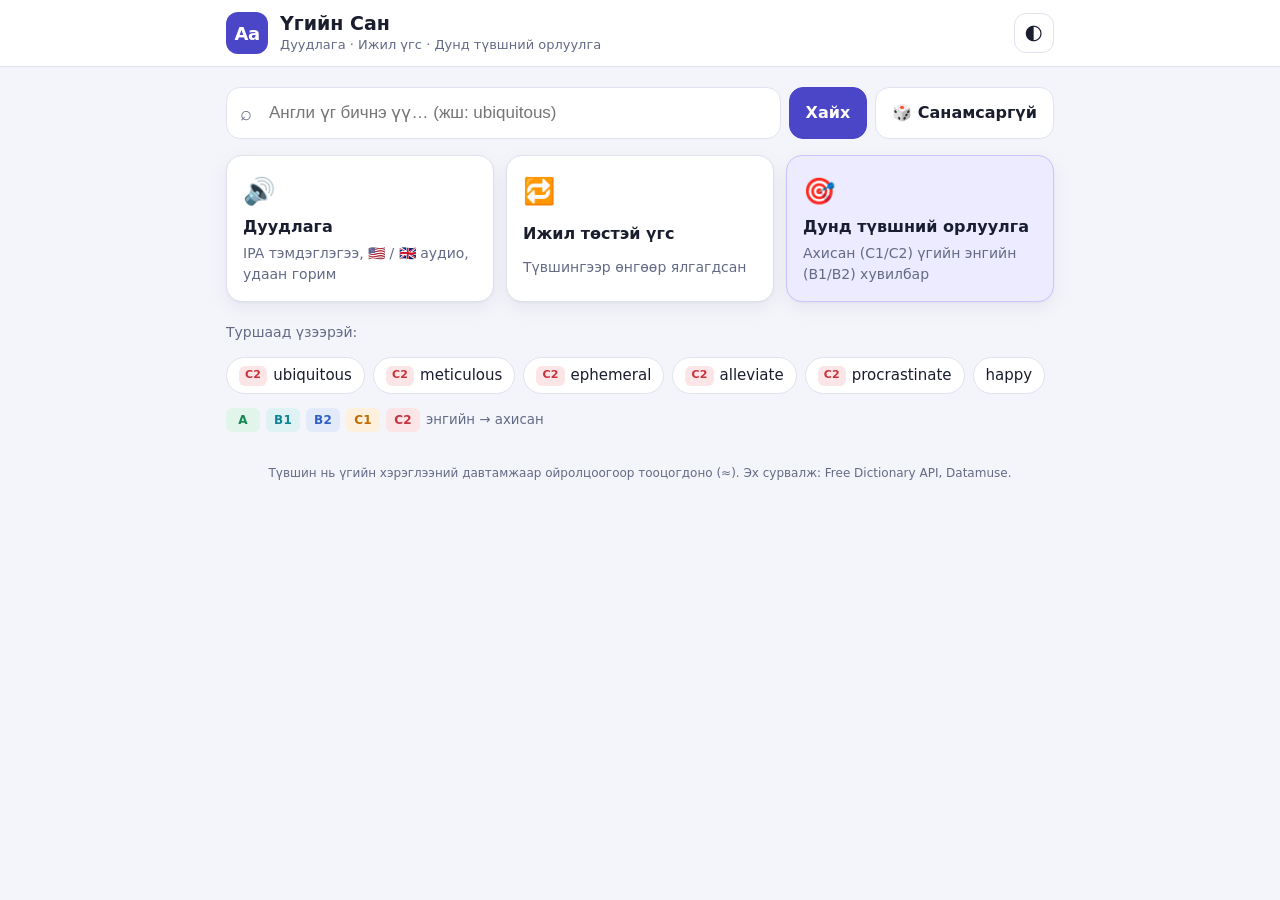
==== vocab/index.html @ 3f2753b0 "Add English vocabulary site with pronunciation, synonyms and intermediate equivalents Co-Authored-By" ====
<!DOCTYPE html>
<html lang="mn">
<head>
  <meta charset="UTF-8" />
  <meta name="viewport" content="width=device-width, initial-scale=1.0, viewport-fit=cover" />
  <title>Үгийн Сан</title>
  <meta name="description" content="Англи үгийн дуудлага, ижил утгатай үгс, ахисан түвшний үгийн дунд түвшний орлуулга" />
  <link rel="stylesheet" href="css/style.css" />
</head>
<body>
<!-- APP:START -->
  <header class="topbar">
    <div class="topbar-inner">
      <div class="brand">
        <span class="logo" aria-hidden="true">Aa</span>
        <div>
          <h1>Үгийн Сан</h1>
          <p class="sub">Дуудлага · Ижил үгс · Дунд түвшний орлуулга</p>
        </div>
      </div>
      <button class="icon-btn" id="themeToggle" aria-label="Өнгөний горим солих">🌓</button>
    </div>
  </header>

  <main class="container">
    <form class="search" id="searchForm" autocomplete="off">
      <div class="search-box">
        <span class="search-icon" aria-hidden="true">⌕</span>
        <input id="q" type="search" list="sugList" placeholder="Англи үг бичнэ үү… (жш: ubiquitous)" aria-label="Англи үг" spellcheck="false" autocapitalize="off" />
        <datalist id="sugList"></datalist>
      </div>
      <button class="btn primary" type="submit">Хайх</button>
      <button class="btn" type="button" id="randomBtn" title="Санамсаргүй ахисан түвшний үг">🎲<span class="hide-sm"> Санамсаргүй</span></button>
    </form>

    <div class="chips-row" id="historyRow" hidden>
      <span class="row-label">🕘 Сүүлд:</span>
      <div class="chips" id="history"></div>
    </div>

    <!-- Welcome / empty state -->
    <section id="welcome" class="welcome">
      <div class="feature-grid">
        <div class="feature"><span class="f-ico">🔊</span><b>Дуудлага</b><span>IPA тэмдэглэгээ, 🇺🇸 / 🇬🇧 аудио, удаан горим</span></div>
        <div class="feature"><span class="f-ico">🔁</span><b>Ижил төстэй үгс</b><span>Түвшингээр өнгөөр ялгагдсан</span></div>
        <div class="feature hl"><span class="f-ico">🎯</span><b>Дунд түвшний орлуулга</b><span>Ахисан (C1/C2) үгийн энгийн (B1/B2) хувилбар</span></div>
      </div>
      <p class="try">Туршаад үзээрэй:</p>
      <div class="chips" id="examples"></div>
      <div class="ladder" aria-label="Түвшний шат">
        <span class="lvl lvl-A">A</span><span class="lvl lvl-B1">B1</span><span class="lvl lvl-B2">B2</span><span class="lvl lvl-C1">C1</span><span class="lvl lvl-C2">C2</span>
        <small>энгийн → ахисан</small>
      </div>
    </section>

    <div id="status" class="status" hidden></div>

    <!-- Result -->
    <section id="result" hidden>
      <article class="card word-card">
        <div class="word-head">
          <div>
            <h2 id="wTitle" class="w-title"></h2>
            <div class="w-meta" id="wMeta"></div>
          </div>
          <button class="icon-btn star" id="saveBtn" aria-label="Хадгалах" title="Миний үгс рүү хадгалах">☆</button>
        </div>
        <div class="pron" id="pron"></div>
        <div class="mn" id="mn"></div>
      </article>

      <article class="card mid-card" id="midCard">
        <h3 id="midTitle"></h3>
        <p class="hint" id="midHint"></p>
        <div class="mid-list" id="midList"></div>
      </article>

      <article class="card" id="defCard" hidden>
        <h3>📖 Тайлбар</h3>
        <div id="defs"></div>
      </article>

      <article class="card" id="synCard">
        <div class="card-head">
          <h3>🔁 Ижил төстэй үгс</h3>
          <div class="legend">
            <span class="lvl lvl-A">A</span><span class="lvl lvl-B1">B1</span><span class="lvl lvl-B2">B2</span><span class="lvl lvl-C1">C1</span><span class="lvl lvl-C2">C2</span>
          </div>
        </div>
        <div class="chips" id="syns"></div>
      </article>
    </section>

    <section class="card saved" id="savedCard" hidden>
      <div class="card-head">
        <h3>⭐ Миний үгс <span class="count" id="savedCount"></span></h3>
        <button class="link-btn" id="clearSaved" type="button">Бүгдийг устгах</button>
      </div>
      <ul class="saved-list" id="savedList"></ul>
    </section>
  </main>

  <footer class="foot">
    Түвшин нь үгийн хэрэглээний давтамжаар ойролцоогоор тооцогдоно (≈). Эх сурвалж: Free Dictionary API, Datamuse.
  </footer>
<!-- APP:END -->
  <script src="js/words.js"></script>
  <script src="js/app.js"></script>
</body>
</html>
---- vocab/css/style.css ----
/* Layout: header, search bar, then result cards (word → intermediate equivalents → definitions → synonyms), saved list. */
:root {
  --bg: #f4f5fb;
  --surface: #ffffff;
  --surface-2: #eef0f8;
  --text: #1a1d2e;
  --muted: #646a85;
  --border: #e0e3ef;
  --primary: #4b46c8;
  --primary-fg: #ffffff;
  --accent-soft: #ecebff;
  --accent-border: #c9c6fb;
  --A: #128a52;  --A-soft: #e1f5ea;
  --B1: #0e8494; --B1-soft: #dff3f5;
  --B2: #2f62c9; --B2-soft: #e3ebfb;
  --C1: #c06a00; --C1-soft: #fdf0dc;
  --C2: #c8323c; --C2-soft: #fbe5e6;
  --shadow: 0 1px 2px rgba(20, 22, 50, .05), 0 6px 20px rgba(20, 22, 50, .06);
  --radius: 16px;
}
@media (prefers-color-scheme: dark) {
  :root:not([data-theme="light"]) {
    --bg: #10121b; --surface: #181b27; --surface-2: #212536; --text: #e8eaf4; --muted: #949ab4;
    --border: #2b3044; --primary: #a5a1ff; --primary-fg: #10121b;
    --accent-soft: #23234a; --accent-border: #3e3b7a;
    --A: #4fd394; --A-soft: #15362a; --B1: #4cc9d8; --B1-soft: #123238;
    --B2: #82a8ff; --B2-soft: #1b2a4a; --C1: #f5b14d; --C1-soft: #3a2b13; --C2: #ff7f87; --C2-soft: #3d1c20;
    --shadow: 0 1px 2px rgba(0, 0, 0, .3), 0 6px 20px rgba(0, 0, 0, .25);
    color-scheme: dark;
  }
}
:root[data-theme="dark"] {
  --bg: #10121b; --surface: #181b27; --surface-2: #212536; --text: #e8eaf4; --muted: #949ab4;
  --border: #2b3044; --primary: #a5a1ff; --primary-fg: #10121b;
  --accent-soft: #23234a; --accent-border: #3e3b7a;
  --A: #4fd394; --A-soft: #15362a; --B1: #4cc9d8; --B1-soft: #123238;
  --B2: #82a8ff; --B2-soft: #1b2a4a; --C1: #f5b14d; --C1-soft: #3a2b13; --C2: #ff7f87; --C2-soft: #3d1c20;
  --shadow: 0 1px 2px rgba(0, 0, 0, .3), 0 6px 20px rgba(0, 0, 0, .25);
  color-scheme: dark;
}

* { box-sizing: border-box; }
html { -webkit-text-size-adjust: 100%; }
body {
  margin: 0; background: var(--bg); color: var(--text);
  font: 16px/1.5 system-ui, -apple-system, "Segoe UI", Roboto, "Noto Sans", sans-serif;
}
button { font: inherit; color: inherit; cursor: pointer; }
[hidden] { display: none !important; }

/* Header */
.topbar { background: var(--surface); border-bottom: 1px solid var(--border); position: sticky; top: 0; z-index: 5; }
.topbar-inner { max-width: 860px; margin: 0 auto; padding: 12px 16px; display: flex; align-items: center; justify-content: space-between; }
.brand { display: flex; align-items: center; gap: 12px; }
.logo {
  width: 42px; height: 42px; border-radius: 12px; display: grid; place-items: center;
  background: var(--primary); color: var(--primary-fg); font-weight: 800; font-size: 18px; letter-spacing: -.5px;
}
.brand h1 { margin: 0; font-size: 19px; line-height: 1.2; }
.sub { margin: 0; color: var(--muted); font-size: 13px; }
.icon-btn {
  width: 40px; height: 40px; border-radius: 12px; border: 1px solid var(--border);
  background: var(--surface); display: grid; place-items: center; font-size: 18px; flex: none;
}
.icon-btn:hover { background: var(--surface-2); }

.container { max-width: 860px; margin: 0 auto; padding: 20px 16px 32px; display: grid; gap: 16px; }

/* Search */
.search { display: flex; gap: 8px; }
.search-box { flex: 1; position: relative; min-width: 0; }
.search-icon { position: absolute; left: 14px; top: 50%; transform: translateY(-50%); color: var(--muted); font-size: 20px; pointer-events: none; }
.search input {
  width: 100%; height: 52px; padding: 0 14px 0 42px; font-size: 17px;
  border: 1.5px solid var(--border); border-radius: 14px; background: var(--surface); color: var(--text); outline: none;
}
.search input:focus { border-color: var(--primary); box-shadow: 0 0 0 4px var(--accent-soft); }
.btn {
  height: 52px; padding: 0 16px; border-radius: 14px; border: 1px solid var(--border);
  background: var(--surface); font-weight: 600; white-space: nowrap;
}
.btn:hover { background: var(--surface-2); }
.btn.primary { background: var(--primary); color: var(--primary-fg); border-color: var(--primary); }
.btn.primary:hover { filter: brightness(1.08); }

/* Chips */
.chips-row { display: flex; align-items: center; gap: 8px; flex-wrap: wrap; }
.row-label { color: var(--muted); font-size: 14px; }
.chips { display: flex; flex-wrap: wrap; gap: 8px; }
.chip {
  display: inline-flex; align-items: center; gap: 6px; padding: 6px 12px; border-radius: 999px;
  border: 1px solid var(--border); background: var(--surface); font-size: 15px;
}
.chip:hover { border-color: var(--primary); }
.chip.sm { padding: 4px 10px; font-size: 14px; }

/* Level badges */
.lvl {
  display: inline-grid; place-items: center; min-width: 26px; height: 20px; padding: 0 6px;
  border-radius: 6px; font-size: 11px; font-weight: 800; letter-spacing: .2px;
}
.lvl-A { color: var(--A); background: var(--A-soft); }
.lvl-B1 { color: var(--B1); background: var(--B1-soft); }
.lvl-B2 { color: var(--B2); background: var(--B2-soft); }
.lvl-C1 { color: var(--C1); background: var(--C1-soft); }
.lvl-C2 { color: var(--C2); background: var(--C2-soft); }
.lvl-unk { color: var(--muted); background: var(--surface-2); }
.legend { display: flex; gap: 4px; }

/* Welcome */
.welcome { display: grid; gap: 14px; }
.feature-grid { display: grid; grid-template-columns: repeat(3, 1fr); gap: 12px; }
.feature {
  background: var(--surface); border: 1px solid var(--border); border-radius: var(--radius);
  padding: 16px; display: grid; gap: 4px; box-shadow: var(--shadow);
}
.feature span:last-child { color: var(--muted); font-size: 14px; }
.feature.hl { background: var(--accent-soft); border-color: var(--accent-border); }
.f-ico { font-size: 26px; }
.try { margin: 6px 0 0; color: var(--muted); font-size: 14px; }
.ladder { display: flex; align-items: center; gap: 6px; color: var(--muted); }
.ladder .lvl { height: 24px; min-width: 34px; font-size: 12px; }

/* Cards */
.card {
  background: var(--surface); border: 1px solid var(--border); border-radius: var(--radius);
  padding: 18px; box-shadow: var(--shadow);
}
.card h3 { margin: 0 0 10px; font-size: 16px; }
.card-head { display: flex; align-items: center; justify-content: space-between; gap: 10px; margin-bottom: 10px; flex-wrap: wrap; }
.card-head h3 { margin: 0; }
#result { display: grid; gap: 16px; }

/* Word card */
.word-head { display: flex; justify-content: space-between; align-items: flex-start; gap: 12px; }
.w-title { margin: 0; font-size: 36px; line-height: 1.1; letter-spacing: -.5px; word-break: break-word; }
.w-meta { display: flex; gap: 6px; align-items: center; margin-top: 6px; flex-wrap: wrap; color: var(--muted); font-size: 14px; }
.w-meta .lvl { height: 24px; font-size: 12px; }
.star { font-size: 22px; color: var(--C1); }
.star.on { background: var(--C1-soft); border-color: var(--C1); }
.pron { display: flex; flex-wrap: wrap; gap: 8px; margin-top: 14px; }
.pron-btn {
  display: inline-flex; align-items: center; gap: 8px; padding: 8px 14px; border-radius: 12px;
  border: 1px solid var(--border); background: var(--surface-2);
}
.pron-btn:hover { border-color: var(--primary); }
.pron-btn .ipa { font-family: "Charis SIL", "Doulos SIL", "Lucida Sans Unicode", "Segoe UI", sans-serif; }
.pron-btn small { color: var(--muted); font-size: 12px; }
.mn { margin-top: 14px; font-size: 17px; }
.mn b { color: var(--muted); font-weight: 500; font-size: 14px; margin-right: 6px; }
.mn a { color: var(--primary); font-size: 14px; }

/* Intermediate card (main feature) */
.mid-card { background: var(--accent-soft); border-color: var(--accent-border); }
.mid-card h3 { font-size: 18px; }
.hint { margin: -4px 0 12px; color: var(--muted); font-size: 14px; }
.mid-list { display: grid; grid-template-columns: repeat(auto-fill, minmax(210px, 1fr)); gap: 10px; }
.mid-item {
  display: flex; align-items: center; justify-content: space-between; gap: 8px;
  background: var(--surface); border: 1px solid var(--border); border-radius: 12px; padding: 10px 12px;
}
.mid-item .go { display: flex; align-items: center; gap: 8px; background: none; border: 0; padding: 0; font-size: 17px; font-weight: 600; text-align: left; min-width: 0; }
.mid-item .go span:last-child { overflow-wrap: break-word; min-width: 0; }
.mid-item:hover { border-color: var(--primary); }
.say { border: 0; background: none; font-size: 16px; padding: 2px 4px; border-radius: 8px; flex: none; }
.say:hover { background: var(--surface-2); }
.empty-note { color: var(--muted); font-size: 14px; margin: 0; }

/* Definitions */
.def { padding: 10px 0; border-top: 1px solid var(--border); }
.def:first-child { border-top: 0; padding-top: 0; }
.pos { display: inline-block; font-size: 12px; font-weight: 700; color: var(--primary); background: var(--accent-soft); border-radius: 6px; padding: 1px 8px; margin-bottom: 4px; }
.def p { margin: 2px 0; }
.def .ex { color: var(--muted); font-style: italic; }

/* Status */
.status { text-align: center; color: var(--muted); padding: 24px; }
.spinner { width: 28px; height: 28px; border: 3px solid var(--border); border-top-color: var(--primary); border-radius: 50%; margin: 0 auto 10px; animation: spin .8s linear infinite; }
@keyframes spin { to { transform: rotate(360deg); } }

/* Saved */
.count { color: var(--muted); font-weight: 500; }
.link-btn { border: 0; background: none; color: var(--muted); font-size: 14px; text-decoration: underline; }
.saved-list { list-style: none; margin: 0; padding: 0; display: grid; gap: 8px; }
.saved-list li { display: flex; align-items: center; gap: 10px; padding: 10px 12px; border: 1px solid var(--border); border-radius: 12px; }
.saved-list .s-word { background: none; border: 0; padding: 0; font-weight: 700; font-size: 16px; }
.saved-list .s-arrow { color: var(--muted); }
.saved-list .s-mid { color: var(--muted); font-size: 14px; flex: 1; min-width: 0; overflow-wrap: anywhere; }
.saved-list .s-del { border: 0; background: none; color: var(--muted); font-size: 16px; }

.foot { max-width: 860px; margin: 0 auto; padding: 0 16px 28px; color: var(--muted); font-size: 12px; text-align: center; }

@media (max-width: 640px) {
  .feature-grid { grid-template-columns: 1fr; }
  .feature { grid-template-columns: auto 1fr; column-gap: 12px; align-items: center; }
  .feature .f-ico { grid-row: span 2; }
  .hide-sm { display: none; }
  .w-title { font-size: 30px; }
  .mid-list { grid-template-columns: 1fr; gap: 8px; }
  .mid-item { padding: 8px 12px; }
  .btn { padding: 0 14px; }
}
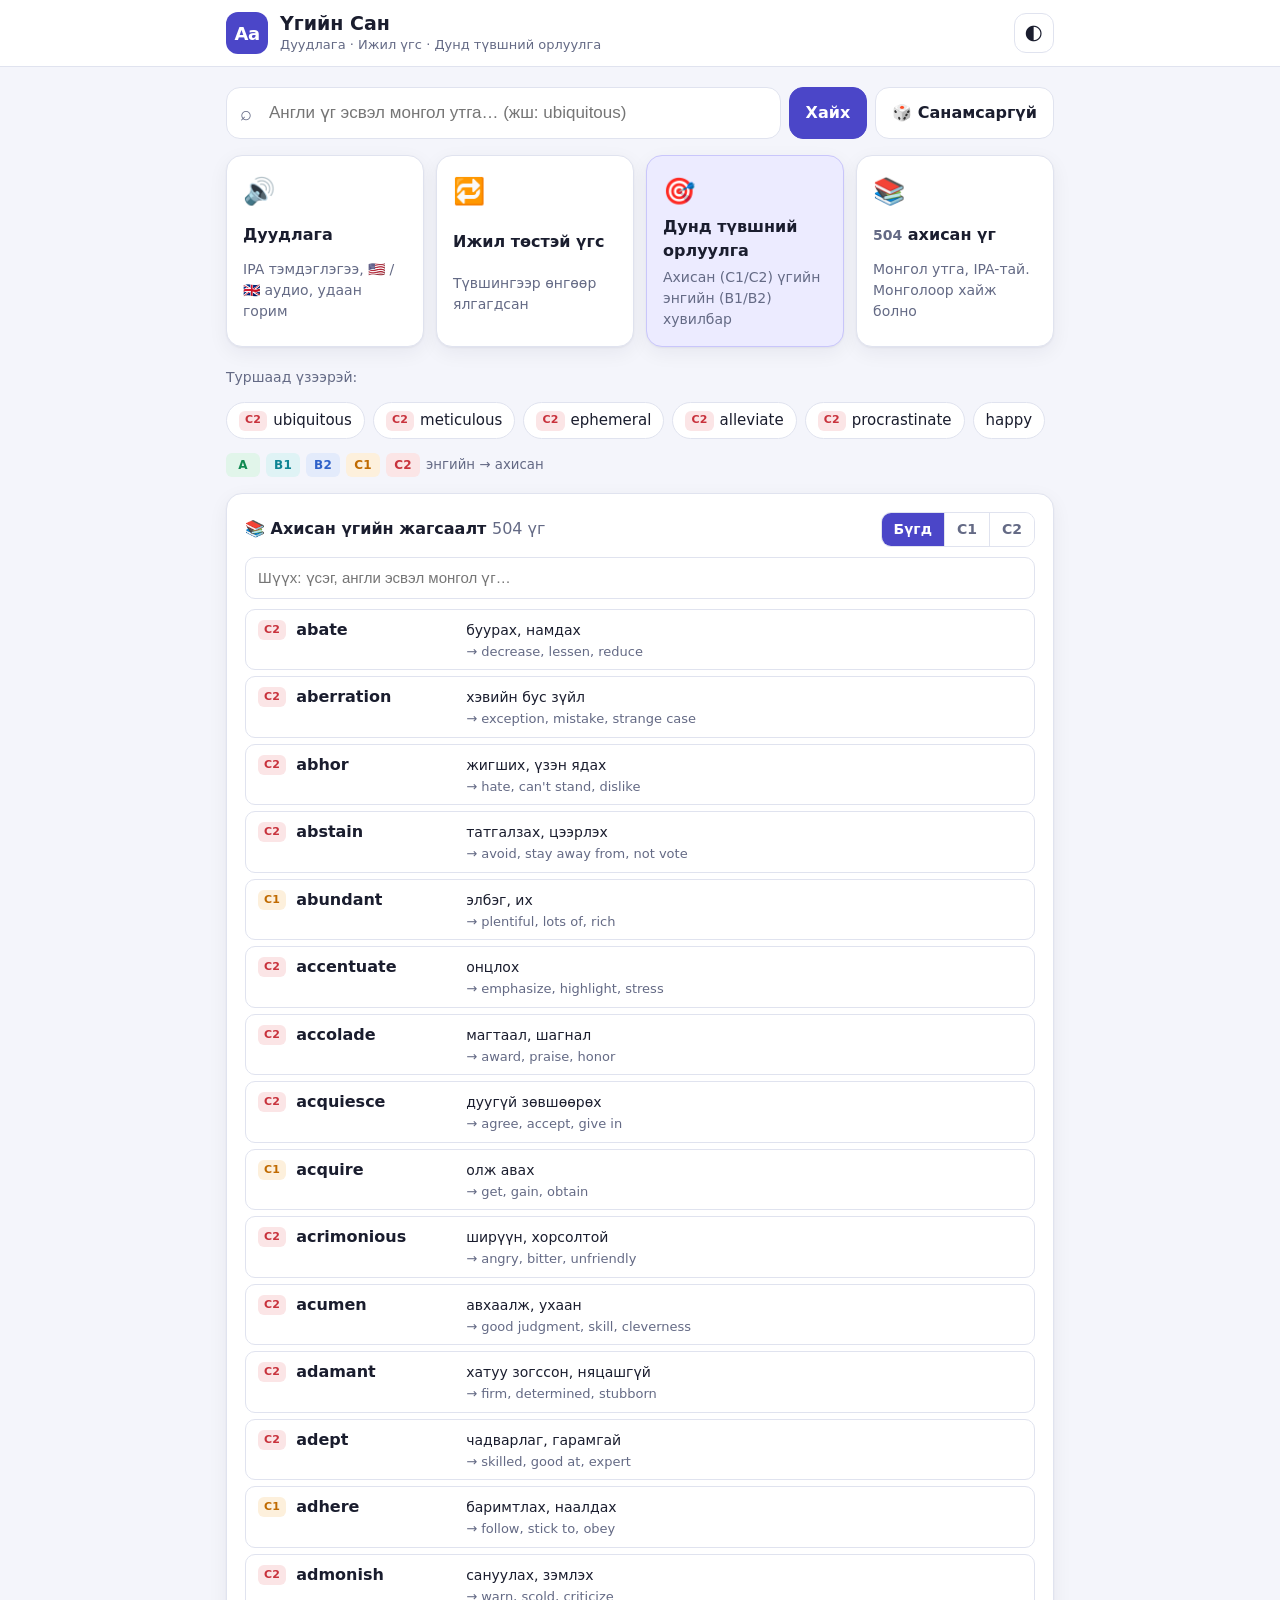
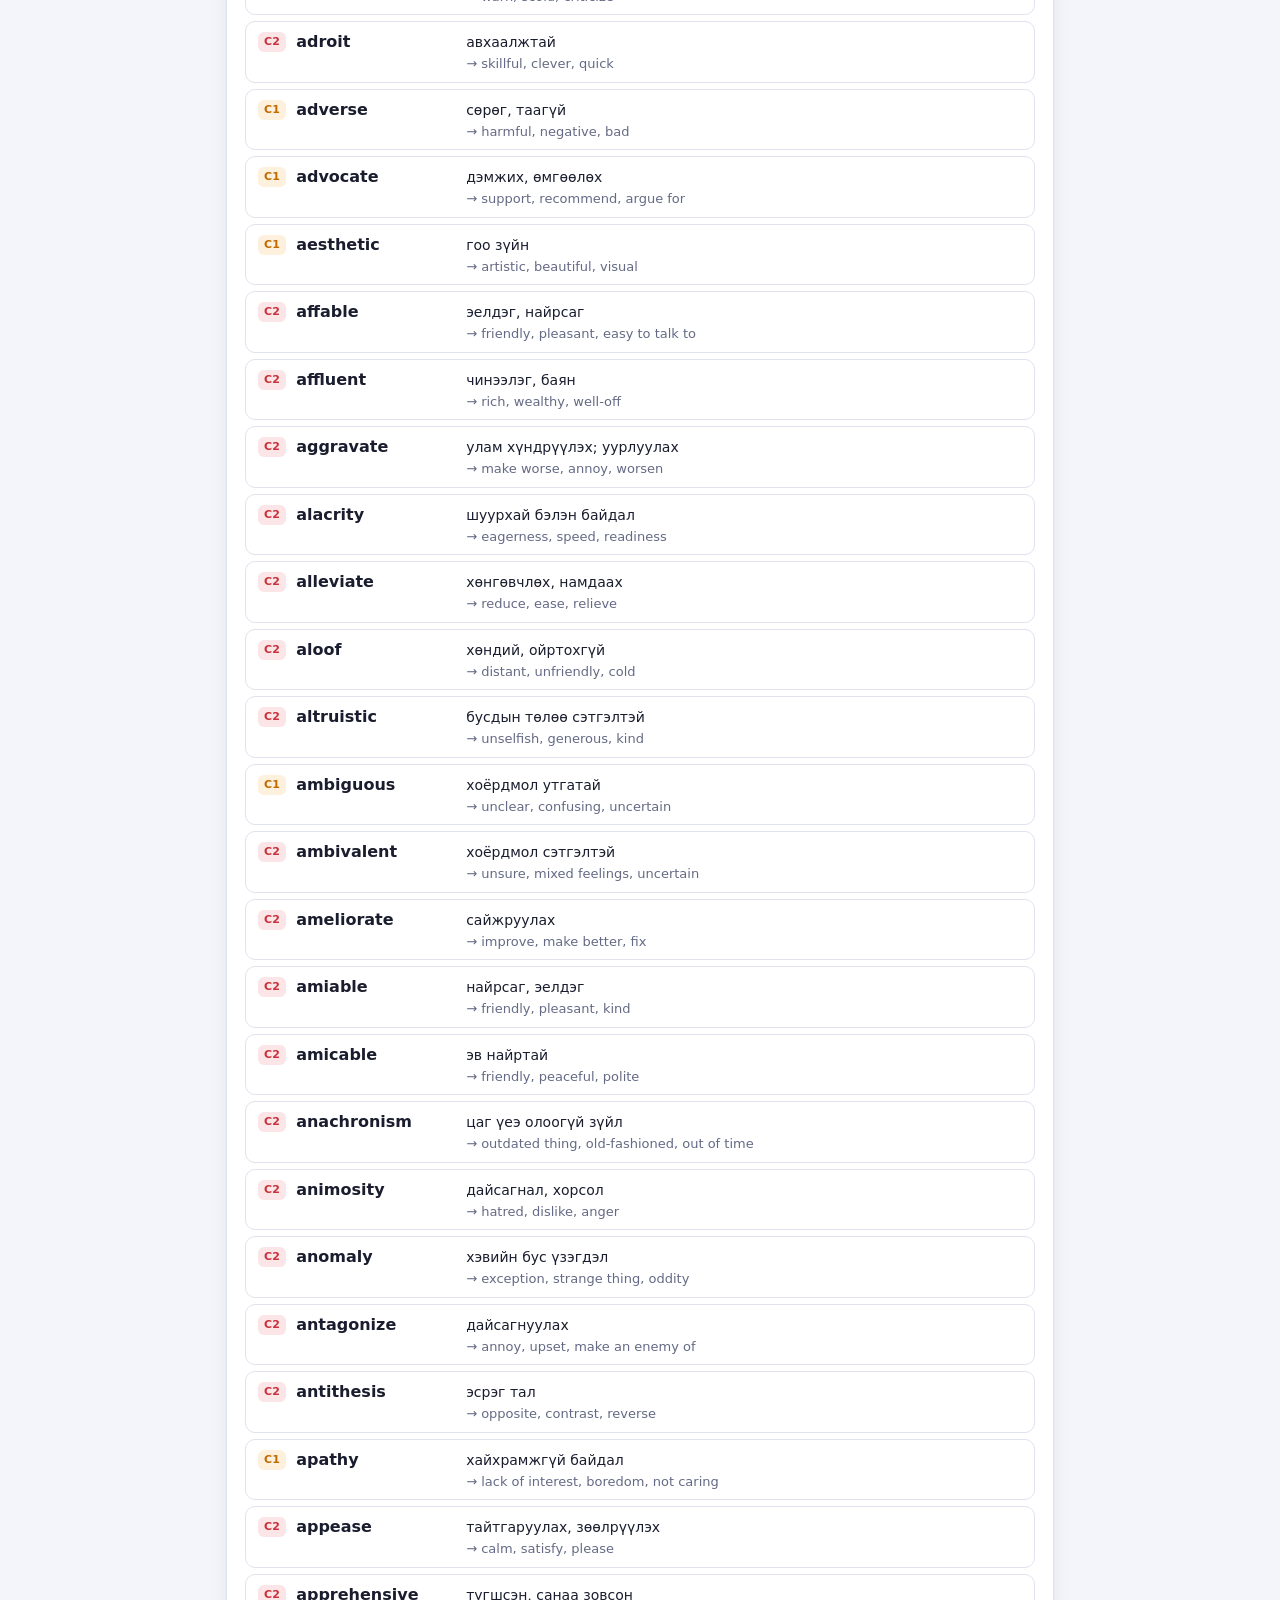
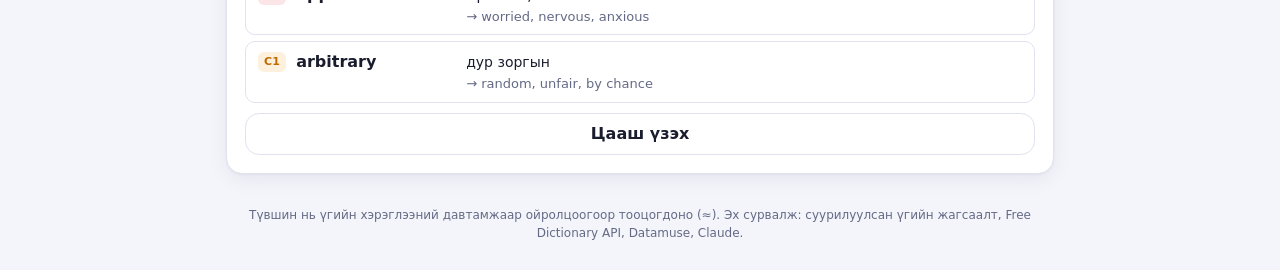
==== commit be170dcc: "Expand vocab list to 504 words, add Mongolian search, word list, Claude lookup and artifact build Co" ====
--- a/vocab/index.html
+++ b/vocab/index.html
@@ -11,13 +11,13 @@
 <!-- APP:START -->
   <header class="topbar">
     <div class="topbar-inner">
-      <div class="brand">
+      <button class="brand" id="homeBtn" type="button" aria-label="Нүүр хуудас">
         <span class="logo" aria-hidden="true">Aa</span>
-        <div>
-          <h1>Үгийн Сан</h1>
-          <p class="sub">Дуудлага · Ижил үгс · Дунд түвшний орлуулга</p>
-        </div>
-      </div>
+        <span class="brand-text">
+          <span class="brand-name">Үгийн Сан</span>
+          <span class="sub">Дуудлага · Ижил үгс · Дунд түвшний орлуулга</span>
+        </span>
+      </button>
       <button class="icon-btn" id="themeToggle" aria-label="Өнгөний горим солих">🌓</button>
     </div>
   </header>
@@ -26,7 +26,7 @@
     <form class="search" id="searchForm" autocomplete="off">
       <div class="search-box">
         <span class="search-icon" aria-hidden="true">⌕</span>
-        <input id="q" type="search" list="sugList" placeholder="Англи үг бичнэ үү… (жш: ubiquitous)" aria-label="Англи үг" spellcheck="false" autocapitalize="off" />
+        <input id="q" type="search" list="sugList" placeholder="Англи үг эсвэл монгол утга… (жш: ubiquitous)" aria-label="Англи үг" spellcheck="false" autocapitalize="off" />
         <datalist id="sugList"></datalist>
       </div>
       <button class="btn primary" type="submit">Хайх</button>
@@ -44,6 +44,7 @@
         <div class="feature"><span class="f-ico">🔊</span><b>Дуудлага</b><span>IPA тэмдэглэгээ, 🇺🇸 / 🇬🇧 аудио, удаан горим</span></div>
         <div class="feature"><span class="f-ico">🔁</span><b>Ижил төстэй үгс</b><span>Түвшингээр өнгөөр ялгагдсан</span></div>
         <div class="feature hl"><span class="f-ico">🎯</span><b>Дунд түвшний орлуулга</b><span>Ахисан (C1/C2) үгийн энгийн (B1/B2) хувилбар</span></div>
+        <div class="feature"><span class="f-ico">📚</span><b><span id="totalCount"></span> ахисан үг</b><span>Монгол утга, IPA-тай. Монголоор хайж болно</span></div>
       </div>
       <p class="try">Туршаад үзээрэй:</p>
       <div class="chips" id="examples"></div>
@@ -82,7 +83,7 @@
 
       <article class="card" id="synCard">
         <div class="card-head">
-          <h3>🔁 Ижил төстэй үгс</h3>
+          <h3 id="synTitle">🔁 Ижил төстэй үгс</h3>
           <div class="legend">
             <span class="lvl lvl-A">A</span><span class="lvl lvl-B1">B1</span><span class="lvl lvl-B2">B2</span><span class="lvl lvl-C1">C1</span><span class="lvl lvl-C2">C2</span>
           </div>
@@ -98,10 +99,23 @@
       </div>
       <ul class="saved-list" id="savedList"></ul>
     </section>
+    <section class="card browse" id="browseCard">
+      <div class="card-head">
+        <h3>📚 Ахисан үгийн жагсаалт <span class="count" id="browseCount"></span></h3>
+        <div class="seg" id="browseLevels" role="group" aria-label="Түвшингээр шүүх">
+          <button type="button" data-lvl="all" aria-pressed="true">Бүгд</button>
+          <button type="button" data-lvl="C1" aria-pressed="false">C1</button>
+          <button type="button" data-lvl="C2" aria-pressed="false">C2</button>
+        </div>
+      </div>
+      <input id="browseFilter" class="filter" type="search" placeholder="Шүүх: үсэг, англи эсвэл монгол үг…" aria-label="Жагсаалтыг шүүх" spellcheck="false" autocapitalize="off" />
+      <ul class="word-rows" id="browseList"></ul>
+      <button class="btn more" id="browseMore" type="button" hidden>Цааш үзэх</button>
+    </section>
   </main>
 
   <footer class="foot">
-    Түвшин нь үгийн хэрэглээний давтамжаар ойролцоогоор тооцогдоно (≈). Эх сурвалж: Free Dictionary API, Datamuse.
+    Түвшин нь үгийн хэрэглээний давтамжаар ойролцоогоор тооцогдоно (≈). Эх сурвалж: суурилуулсан үгийн жагсаалт, Free Dictionary API, Datamuse, Claude.
   </footer>
 <!-- APP:END -->
   <script src="js/words.js"></script>
--- a/vocab/css/style.css
+++ b/vocab/css/style.css
@@ -49,22 +49,24 @@
 [hidden] { display: none !important; }
 
 /* Header */
-.topbar { background: var(--surface); border-bottom: 1px solid var(--border); position: sticky; top: 0; z-index: 5; }
-.topbar-inner { max-width: 860px; margin: 0 auto; padding: 12px 16px; display: flex; align-items: center; justify-content: space-between; }
-.brand { display: flex; align-items: center; gap: 12px; }
+.topbar { background: var(--surface); border-bottom: 1px solid var(--border); position: sticky; top: env(safe-area-inset-top, 0px); z-index: 5; }
+body::before { content: ""; position: fixed; inset: 0 0 auto; height: env(safe-area-inset-top, 0px); z-index: 10; background: var(--surface); }
+.topbar-inner { max-width: 860px; margin: 0 auto; padding-block: 12px; padding-left: max(16px, env(safe-area-inset-left, 0px)); padding-right: max(16px, env(safe-area-inset-right, 0px)); display: flex; align-items: center; justify-content: space-between; }
+.brand { display: flex; align-items: center; gap: 12px; background: none; border: 0; padding: 0; text-align: left; min-width: 0; }
+.brand-text { display: grid; min-width: 0; }
+.brand-name { font-size: 19px; font-weight: 700; line-height: 1.2; }
 .logo {
   width: 42px; height: 42px; border-radius: 12px; display: grid; place-items: center;
   background: var(--primary); color: var(--primary-fg); font-weight: 800; font-size: 18px; letter-spacing: -.5px;
 }
-.brand h1 { margin: 0; font-size: 19px; line-height: 1.2; }
-.sub { margin: 0; color: var(--muted); font-size: 13px; }
+.sub { color: var(--muted); font-size: 13px; }
 .icon-btn {
   width: 40px; height: 40px; border-radius: 12px; border: 1px solid var(--border);
   background: var(--surface); display: grid; place-items: center; font-size: 18px; flex: none;
 }
 .icon-btn:hover { background: var(--surface-2); }
 
-.container { max-width: 860px; margin: 0 auto; padding: 20px 16px 32px; display: grid; gap: 16px; }
+.container { max-width: 860px; margin: 0 auto; padding-top: 20px; padding-bottom: 32px; padding-left: max(16px, env(safe-area-inset-left, 0px)); padding-right: max(16px, env(safe-area-inset-right, 0px)); display: grid; gap: 16px; }
 
 /* Search */
 .search { display: flex; gap: 8px; }
@@ -109,7 +111,8 @@
 
 /* Welcome */
 .welcome { display: grid; gap: 14px; }
-.feature-grid { display: grid; grid-template-columns: repeat(3, 1fr); gap: 12px; }
+.feature-grid { display: grid; grid-template-columns: repeat(4, 1fr); gap: 12px; }
+@media (max-width: 820px) { .feature-grid { grid-template-columns: repeat(2, 1fr); } }
 .feature {
   background: var(--surface); border: 1px solid var(--border); border-radius: var(--radius);
   padding: 16px; display: grid; gap: 4px; box-shadow: var(--shadow);
@@ -188,15 +191,51 @@
 .saved-list .s-mid { color: var(--muted); font-size: 14px; flex: 1; min-width: 0; overflow-wrap: anywhere; }
 .saved-list .s-del { border: 0; background: none; color: var(--muted); font-size: 16px; }
 
-.foot { max-width: 860px; margin: 0 auto; padding: 0 16px 28px; color: var(--muted); font-size: 12px; text-align: center; }
+.foot { max-width: 860px; margin: 0 auto; padding-top: 0; padding-bottom: 28px; padding-left: max(16px, env(safe-area-inset-left, 0px)); padding-right: max(16px, env(safe-area-inset-right, 0px)); color: var(--muted); font-size: 12px; text-align: center; }
+
+/* Claude */
+.btn.ai { height: 44px; background: var(--accent-soft); border-color: var(--accent-border); color: var(--primary); margin-top: 10px; }
+.btn.ai:disabled { opacity: .7; cursor: wait; }
+.ai-msg { margin: 8px 0 0; color: var(--C2); font-size: 14px; }
+.ai-center { display: flex; flex-direction: column; align-items: center; }
+.chips.center { justify-content: center; margin-top: 8px; }
+.mn-q { text-align: left; margin: 0 0 10px; color: var(--text); }
+
+/* Word list */
+.seg { display: inline-flex; border: 1px solid var(--border); border-radius: 10px; overflow: hidden; }
+.seg button { border: 0; background: var(--surface); padding: 6px 12px; font-size: 14px; font-weight: 600; color: var(--muted); }
+.seg button + button { border-left: 1px solid var(--border); }
+.seg button[aria-pressed="true"] { background: var(--primary); color: var(--primary-fg); }
+.filter {
+  width: 100%; height: 42px; padding: 0 12px; margin-bottom: 10px; font-size: 15px;
+  border: 1px solid var(--border); border-radius: 10px; background: var(--surface); color: var(--text); outline: none;
+}
+.filter:focus { border-color: var(--primary); }
+.word-rows { list-style: none; margin: 0; padding: 0; display: grid; gap: 6px; text-align: left; }
+.row-go {
+  width: 100%; display: grid; grid-template-columns: auto minmax(110px, 160px) 1fr; column-gap: 10px; align-items: baseline;
+  background: none; border: 1px solid var(--border); border-radius: 10px; padding: 8px 12px; text-align: left;
+}
+.row-go:hover { border-color: var(--primary); }
+.row-go .lvl { align-self: center; }
+.r-word { font-weight: 700; overflow-wrap: anywhere; }
+.r-mn { color: var(--text); font-size: 14px; }
+.r-mid { grid-column: 3; color: var(--muted); font-size: 13px; }
+.btn.more { height: 42px; margin-top: 10px; width: 100%; }
+:focus-visible { outline: 2px solid var(--primary); outline-offset: 2px; }
 
 @media (max-width: 640px) {
-  .feature-grid { grid-template-columns: 1fr; }
-  .feature { grid-template-columns: auto 1fr; column-gap: 12px; align-items: center; }
-  .feature .f-ico { grid-row: span 2; }
+  .row-go { grid-template-columns: auto 1fr; }
+  .r-mn, .r-mid { grid-column: 2; }
+  .feature-grid { grid-template-columns: 1fr 1fr; gap: 8px; }
+  .feature { padding: 12px; grid-template-columns: auto 1fr; column-gap: 8px; align-items: center; font-size: 14px; }
+  .feature .f-ico { font-size: 20px; }
+  .feature > span:last-child { display: none; }
   .hide-sm { display: none; }
   .w-title { font-size: 30px; }
   .mid-list { grid-template-columns: 1fr; gap: 8px; }
   .mid-item { padding: 8px 12px; }
   .btn { padding: 0 14px; }
 }
+
+@media (max-width: 420px) { .sub { display: none; } }
